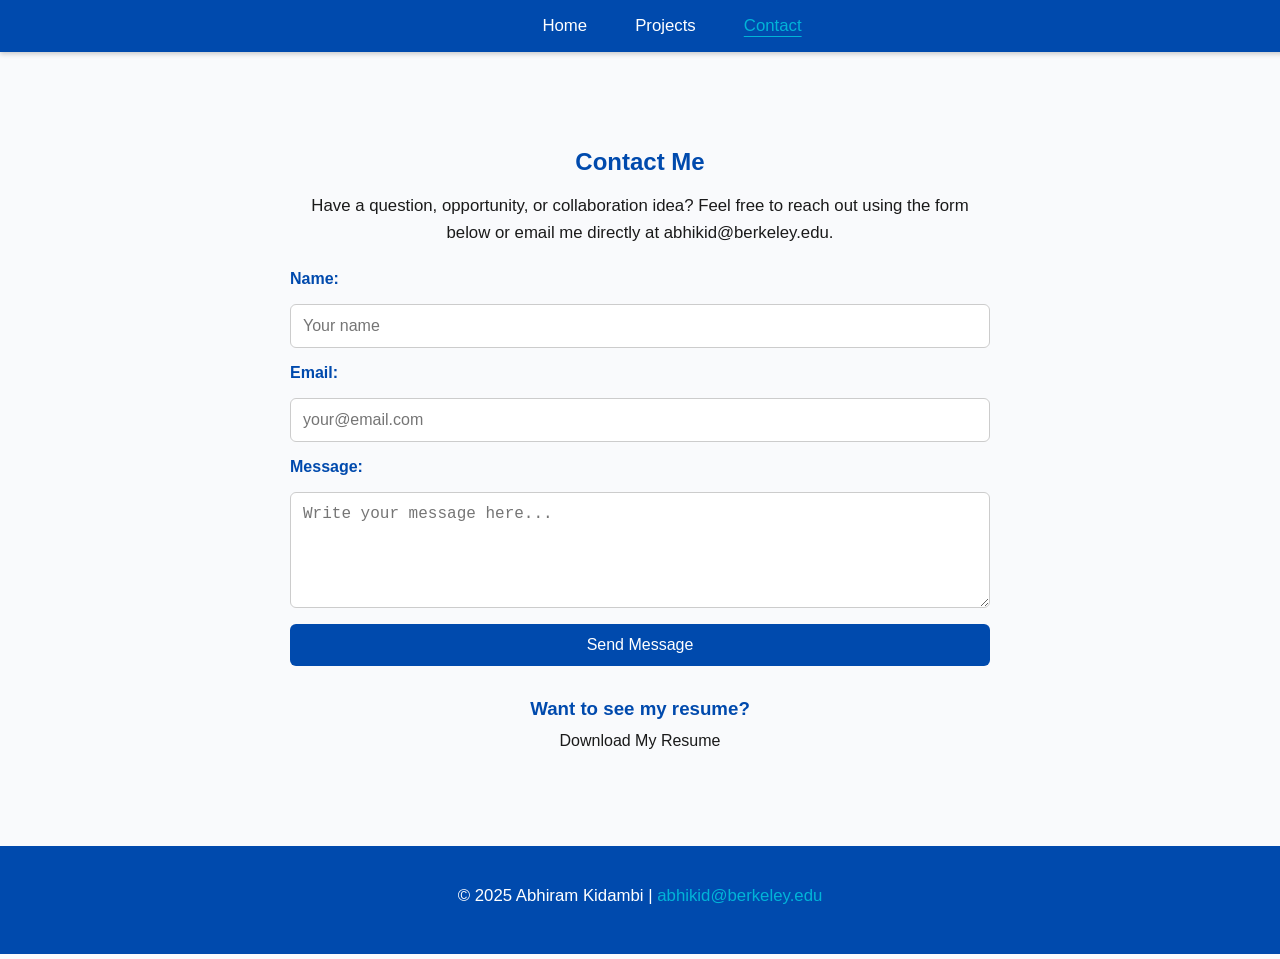
==== contact.html @ d65a4973 "Initial commit - Personal Website" ====
<!DOCTYPE html>
<html lang="en">
<head>
  <meta charset="UTF-8" />
  <meta name="viewport" content="width=device-width, initial-scale=1.0" />
  <meta name="description" content="Contact Abhiram Kidambi - Portfolio Website" />
  <title>Contact | Abhiram Kidambi</title>
  <link rel="stylesheet" href="style.css" />
  <script defer src="script.js"></script>
</head>

<body>
  <!-- Header and Navigation -->
  <header>
    <nav>
      <a href="index.html">Home</a>
      <a href="projects.html">Projects</a>
      <a href="contact.html" class="active">Contact</a>
    </nav>
  </header>

  <!-- Contact Section -->
  <section id="contact">
    <h2>Contact Me</h2>
    <p>
      Have a question, opportunity, or collaboration idea?  
      Feel free to reach out using the form below or email me directly at  
      <a href="mailto:abhikid@berkeley.edu">abhikid@berkeley.edu</a>.
    </p>

    <!-- Contact Form -->
    <form onsubmit="handleSubmit(event)">
      <label for="name">Name:</label>
      <input type="text" id="name" name="name" placeholder="Your name" required />

      <label for="email">Email:</label>
      <input type="email" id="email" name="email" placeholder="your@email.com" required />

      <label for="message">Message:</label>
      <textarea id="message" name="message" rows="5" placeholder="Write your message here..." required></textarea>

      <button type="submit">Send Message</button>
    </form>

    <!-- Resume Download -->
    <div class="resume-link">
      <h3>Want to see my resume?</h3>
      <a href="assets/Abhiram_Kidambi_Resume.pdf" download class="button">Download My Resume</a>
    </div>
  </section>

  <!-- Footer -->
  <footer>
    <p>© 2025 Abhiram Kidambi | <a href="mailto:abhikid@berkeley.edu">abhikid@berkeley.edu</a></p>
  </footer>
</body>
</html>
---- style.css ----
/* -------------------------------
   GLOBAL STYLES
---------------------------------*/
body {
  font-family: "Inter", Arial, sans-serif;
  margin: 0;
  padding: 0;
  background-color: #f9fafc;
  color: #1a1a1a;
  padding-top: 80px; /* space for fixed nav */
}

/* General links */
a {
  text-decoration: none;
  color: inherit;
}

/* Accent color highlight */
.highlight {
  color: #00b4d8;
}

/* -------------------------------
   NAVBAR (Fixed)
---------------------------------*/
header {
  background-color: #004aad;
  position: fixed;
  top: 0;
  left: 0;
  width: 100%;
  padding: 1rem 2rem;
  z-index: 1000;
  box-shadow: 0 2px 5px rgba(0, 0, 0, 0.2);
}

nav {
  display: flex;
  justify-content: center;
  align-items: center;
}

nav a {
  color: white;
  margin: 0 1.5rem;
  font-weight: 500;
  font-size: 1.05rem;
}

nav a.active,
nav a:hover {
  text-decoration: underline;
  text-underline-offset: 5px;
  color: #00b4d8;
}

/* -------------------------------
   INTRO SECTION
---------------------------------*/
#intro {
  text-align: center;
  padding: 3rem 1rem;
}

.intro-container {
  max-width: 800px;
  margin: auto;
}

.profile-pic {
  display: block;
  margin: 0 auto 1.5rem auto;
  width: 200px;
  height: 200px;
  object-fit: cover;
  border-radius: 50%;
  border: 4px solid #004aad;
}

/* Headings */
h1, h2, h3 {
  color: #004aad;
  font-weight: 700;
  margin-bottom: 0.75rem;
}

h1 {
  font-size: 2rem;
}

p {
  line-height: 1.6;
  margin-bottom: 1.5rem;
  font-size: 1.05rem;
}

/* Interests list and button layout fix */
#intro ul {
  display: block; /* ensure button sits below list */
  max-width: 700px;
  margin: 1rem auto 1.5rem;
  text-align: left;
  list-style-type: disc;
  padding-left: 1.25rem;
}

#intro .button {
  display: block;
  width: max-content;
  margin: 0.5rem auto 0;
  background-color: #004aad;
  color: white;
  padding: 0.75rem 1.25rem;
  border-radius: 8px;
  font-weight: 600;
  transition: all 0.2s ease-in-out;
}

#intro .button:hover {
  background-color: #00b4d8;
  transform: translateY(-2px);
}

/* -------------------------------
   SKILLS SECTION
---------------------------------*/
#skills {
  background-color: #eaf4ff;
  padding: 3rem 2rem;
  text-align: center;
}

#skills ul {
  list-style-type: none;
  padding: 0;
}

#skills li {
  margin: 0.5rem 0;
  font-size: 1.05rem;
}

/* -------------------------------
   PROJECTS SECTION
---------------------------------*/
#projects {
  padding: 3rem 2rem;
  text-align: center;
}

.project {
  margin-bottom: 2.5rem;
}

.project img {
  width: 100%;
  max-width: 600px;
  border-radius: 10px;
  margin-top: 1rem;
  box-shadow: 0 4px 10px rgba(0, 0, 0, 0.1);
}

/* -------------------------------
   CONTACT SECTION
---------------------------------*/
#contact {
  padding: 3rem 2rem;
  text-align: center;
  max-width: 700px;
  margin: auto;
}

form {
  display: flex;
  flex-direction: column;
  gap: 1rem;
  margin-top: 1.5rem;
}

label {
  font-weight: 600;
  color: #004aad;
  text-align: left;
}

input,
textarea {
  padding: 0.75rem;
  border: 1px solid #ccc;
  border-radius: 6px;
  font-size: 1rem;
}

button {
  background-color: #004aad;
  color: white;
  border: none;
  border-radius: 6px;
  padding: 0.75rem;
  font-size: 1rem;
  cursor: pointer;
  transition: background 0.2s ease-in-out;
}

button:hover {
  background-color: #00b4d8;
}

.resume-link {
  text-align: center;
  margin-top: 2rem;
}

/* -------------------------------
   FOOTER
---------------------------------*/
footer {
  background-color: #004aad;
  color: white;
  text-align: center;
  padding: 1.25rem;
  margin-top: 3rem;
  font-size: 0.95rem;
}

footer a {
  color: #00b4d8;
  text-decoration: none;
}

footer a:hover {
  text-decoration: underline;
}

/* -------------------------------
   RESPONSIVE DESIGN
---------------------------------*/
@media (max-width: 768px) {
  nav {
    flex-direction: column;
    gap: 0.5rem;
  }

  nav a {
    font-size: 1rem;
  }

  .profile-pic {
    width: 160px;
    height: 160px;
  }

  h1 {
    font-size: 1.7rem;
  }

  #skills, #projects, #contact {
    padding: 2rem 1rem;
  }

  #intro ul {
    text-align: left;
    padding-left: 1.5rem;
  }
}
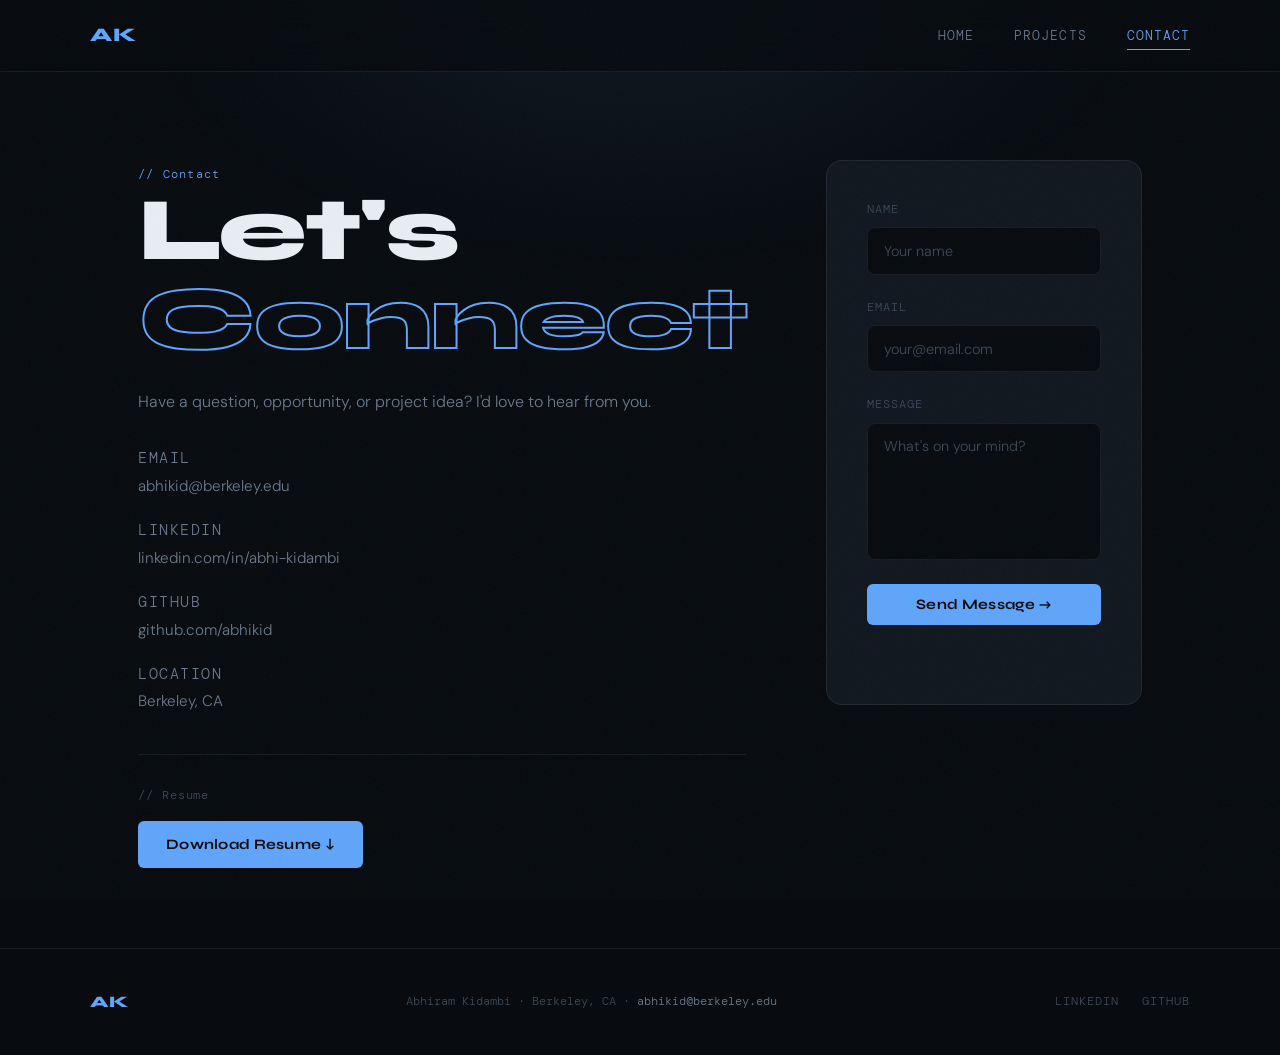
==== commit 15cf7a55: "redesigned" ====
--- a/contact.html
+++ b/contact.html
@@ -3,55 +3,86 @@
 <head>
   <meta charset="UTF-8" />
   <meta name="viewport" content="width=device-width, initial-scale=1.0" />
-  <meta name="description" content="Contact Abhiram Kidambi - Portfolio Website" />
   <title>Contact | Abhiram Kidambi</title>
+  <link rel="preconnect" href="https://fonts.googleapis.com">
+  <link href="https://fonts.googleapis.com/css2?family=Syne:wght@400;600;700;800&family=DM+Mono:ital,wght@0,300;0,400;1,300&family=DM+Sans:opsz,wght@9..40,300;9..40,400;9..40,500&display=swap" rel="stylesheet">
   <link rel="stylesheet" href="style.css" />
   <script defer src="script.js"></script>
 </head>
+<body>
+  <div class="grain"></div>
+  <div class="ambient-glow"></div>
 
-<body>
-  <!-- Header and Navigation -->
   <header>
     <nav>
-      <a href="index.html">Home</a>
-      <a href="projects.html">Projects</a>
-      <a href="contact.html" class="active">Contact</a>
+      <a href="index.html" class="nav-logo">AK</a>
+      <div class="nav-links">
+        <a href="index.html">Home</a>
+        <a href="projects.html">Projects</a>
+        <a href="contact.html" class="active">Contact</a>
+      </div>
     </nav>
   </header>
 
-  <!-- Contact Section -->
-  <section id="contact">
-    <h2>Contact Me</h2>
-    <p>
-      Have a question, opportunity, or collaboration idea?  
-      Feel free to reach out using the form below or email me directly at  
-      <a href="mailto:abhikid@berkeley.edu">abhikid@berkeley.edu</a>.
-    </p>
-
-    <!-- Contact Form -->
-    <form onsubmit="handleSubmit(event)">
-      <label for="name">Name:</label>
-      <input type="text" id="name" name="name" placeholder="Your name" required />
-
-      <label for="email">Email:</label>
-      <input type="email" id="email" name="email" placeholder="your@email.com" required />
-
-      <label for="message">Message:</label>
-      <textarea id="message" name="message" rows="5" placeholder="Write your message here..." required></textarea>
-
-      <button type="submit">Send Message</button>
-    </form>
-
-    <!-- Resume Download -->
-    <div class="resume-link">
-      <h3>Want to see my resume?</h3>
-      <a href="assets/Abhiram_Kidambi_Resume.pdf" download class="button">Download My Resume</a>
+  <section id="contact-page">
+    <div class="section-inner contact-layout">
+      <div class="contact-left">
+        <span class="section-tag">// Contact</span>
+        <h1>Let's<br><span class="outline-text">Connect</span></h1>
+        <p class="page-sub">Have a question, opportunity, or project idea? I'd love to hear from you.</p>
+        <div class="contact-direct">
+          <div class="contact-item">
+            <span class="contact-label">Email</span>
+            <a href="mailto:abhikid@berkeley.edu">abhikid@berkeley.edu</a>
+          </div>
+          <div class="contact-item">
+            <span class="contact-label">LinkedIn</span>
+            <a href="https://linkedin.com/in/abhi-kidambi" target="_blank">linkedin.com/in/abhi-kidambi</a>
+          </div>
+          <div class="contact-item">
+            <span class="contact-label">GitHub</span>
+            <a href="https://github.com/abhikid" target="_blank">github.com/abhikid</a>
+          </div>
+          <div class="contact-item">
+            <span class="contact-label">Location</span>
+            <span>Berkeley, CA</span>
+          </div>
+        </div>
+        <div class="resume-section">
+          <p class="resume-label">// Resume</p>
+          <a href="assets/Abhiram_Kidambi_Resume.pdf" download class="btn-primary">Download Resume ↓</a>
+        </div>
+      </div>
+      <div class="contact-right">
+        <form class="contact-form" onsubmit="handleSubmit(event)">
+          <div class="form-group">
+            <label for="name">Name</label>
+            <input type="text" id="name" name="name" placeholder="Your name" required />
+          </div>
+          <div class="form-group">
+            <label for="email">Email</label>
+            <input type="email" id="email" name="email" placeholder="your@email.com" required />
+          </div>
+          <div class="form-group">
+            <label for="message">Message</label>
+            <textarea id="message" name="message" rows="6" placeholder="What's on your mind?" required></textarea>
+          </div>
+          <button type="submit" class="btn-primary full-width">Send Message →</button>
+          <div id="form-status"></div>
+        </form>
+      </div>
     </div>
   </section>
 
-  <!-- Footer -->
   <footer>
-    <p>© 2025 Abhiram Kidambi | <a href="mailto:abhikid@berkeley.edu">abhikid@berkeley.edu</a></p>
+    <div class="footer-inner">
+      <span class="footer-logo">AK</span>
+      <p>Abhiram Kidambi · Berkeley, CA · <a href="mailto:abhikid@berkeley.edu">abhikid@berkeley.edu</a></p>
+      <div class="footer-links">
+        <a href="https://linkedin.com/in/abhi-kidambi" target="_blank">LinkedIn</a>
+        <a href="https://github.com/abhikid" target="_blank">GitHub</a>
+      </div>
+    </div>
   </footer>
 </body>
 </html>
--- a/style.css
+++ b/style.css
@@ -1,266 +1,925 @@
-/* -------------------------------
-   GLOBAL STYLES
----------------------------------*/
+/* =====================================
+   DESIGN SYSTEM
+===================================== */
+:root {
+  --bg: #080c10;
+  --bg2: #0d1117;
+  --surface: #111820;
+  --surface2: #161e28;
+  --border: rgba(255,255,255,0.07);
+  --border-accent: rgba(96,165,250,0.25);
+  --text: #e8edf2;
+  --text-muted: #6b7a8d;
+  --text-dim: #3d4a5a;
+  --accent: #60a5fa;
+  --accent2: #38bdf8;
+  --accent-green: #34d399;
+  --accent-amber: #fbbf24;
+  --accent-rose: #f87171;
+  --font-display: 'Syne', sans-serif;
+  --font-mono: 'DM Mono', monospace;
+  --font-body: 'DM Sans', sans-serif;
+}
+
+/* =====================================
+   RESET & BASE
+===================================== */
+*, *::before, *::after { box-sizing: border-box; margin: 0; padding: 0; }
+
+html { scroll-behavior: smooth; }
+
 body {
-  font-family: "Inter", Arial, sans-serif;
-  margin: 0;
-  padding: 0;
-  background-color: #f9fafc;
-  color: #1a1a1a;
-  padding-top: 80px; /* space for fixed nav */
-}
-
-/* General links */
-a {
-  text-decoration: none;
-  color: inherit;
-}
-
-/* Accent color highlight */
-.highlight {
-  color: #00b4d8;
-}
-
-/* -------------------------------
-   NAVBAR (Fixed)
----------------------------------*/
+  font-family: var(--font-body);
+  background-color: var(--bg);
+  color: var(--text);
+  line-height: 1.6;
+  font-weight: 300;
+  overflow-x: hidden;
+}
+
+a { text-decoration: none; color: inherit; }
+
+/* =====================================
+   TEXTURE & AMBIENCE
+===================================== */
+.grain {
+  position: fixed;
+  inset: 0;
+  pointer-events: none;
+  z-index: 9999;
+  opacity: 0.025;
+  background-image: url("data:image/svg+xml,%3Csvg viewBox='0 0 512 512' xmlns='http://www.w3.org/2000/svg'%3E%3Cfilter id='noise'%3E%3CfeTurbulence type='fractalNoise' baseFrequency='0.9' numOctaves='4' stitchTiles='stitch'/%3E%3C/filter%3E%3Crect width='100%25' height='100%25' filter='url(%23noise)'/%3E%3C/svg%3E");
+}
+
+.ambient-glow {
+  position: fixed;
+  top: -30vh;
+  left: 50%;
+  transform: translateX(-50%);
+  width: 80vw;
+  height: 60vh;
+  background: radial-gradient(ellipse, rgba(96,165,250,0.08) 0%, transparent 70%);
+  pointer-events: none;
+  z-index: 0;
+}
+
+/* =====================================
+   NAV
+===================================== */
 header {
-  background-color: #004aad;
   position: fixed;
   top: 0;
   left: 0;
+  right: 0;
+  z-index: 1000;
+  padding: 1.25rem 3rem;
+  background: rgba(8, 12, 16, 0.8);
+  backdrop-filter: blur(16px);
+  border-bottom: 1px solid var(--border);
+}
+
+nav {
+  display: flex;
+  justify-content: space-between;
+  align-items: center;
+  max-width: 1100px;
+  margin: 0 auto;
+}
+
+.nav-logo {
+  font-family: var(--font-display);
+  font-weight: 800;
+  font-size: 1.2rem;
+  color: var(--accent);
+  letter-spacing: 0.05em;
+  cursor: default;
+}
+
+a.nav-logo { cursor: pointer; }
+
+.nav-links { display: flex; gap: 2.5rem; }
+
+.nav-links a {
+  font-family: var(--font-mono);
+  font-size: 0.82rem;
+  color: var(--text-muted);
+  letter-spacing: 0.08em;
+  text-transform: uppercase;
+  transition: color 0.2s;
+}
+
+.nav-links a:hover,
+.nav-links a.active { color: var(--accent); }
+
+.nav-links a.active {
+  position: relative;
+}
+.nav-links a.active::after {
+  content: '';
+  position: absolute;
+  bottom: -4px;
+  left: 0;
+  right: 0;
+  height: 1px;
+  background: var(--accent);
+}
+
+/* =====================================
+   HERO SECTION
+===================================== */
+#hero {
+  min-height: 100vh;
+  display: flex;
+  align-items: center;
+  padding: 8rem 3rem 5rem;
+  position: relative;
+}
+
+.hero-inner {
+  max-width: 1100px;
+  margin: 0 auto;
   width: 100%;
-  padding: 1rem 2rem;
-  z-index: 1000;
-  box-shadow: 0 2px 5px rgba(0, 0, 0, 0.2);
-}
-
-nav {
-  display: flex;
-  justify-content: center;
+  display: grid;
+  grid-template-columns: 1fr 380px;
+  gap: 5rem;
   align-items: center;
 }
 
-nav a {
-  color: white;
-  margin: 0 1.5rem;
-  font-weight: 500;
+.eyebrow {
+  font-family: var(--font-mono);
+  font-size: 0.78rem;
+  color: var(--accent);
+  letter-spacing: 0.12em;
+  text-transform: uppercase;
+  display: flex;
+  align-items: center;
+  gap: 0.5rem;
+  margin-bottom: 1.5rem;
+  opacity: 0;
+  animation: fadeUp 0.7s 0.1s forwards;
+}
+
+.dot {
+  width: 6px;
+  height: 6px;
+  border-radius: 50%;
+  background: var(--accent-green);
+  box-shadow: 0 0 8px var(--accent-green);
+  animation: pulse 2s infinite;
+}
+
+@keyframes pulse {
+  0%, 100% { opacity: 1; transform: scale(1); }
+  50% { opacity: 0.5; transform: scale(0.8); }
+}
+
+h1 {
+  font-family: var(--font-display);
+  font-size: clamp(3.5rem, 7vw, 6rem);
+  font-weight: 800;
+  line-height: 1;
+  letter-spacing: -0.02em;
+  margin-bottom: 1.5rem;
+  opacity: 0;
+  animation: fadeUp 0.7s 0.2s forwards;
+}
+
+.outline-text {
+  -webkit-text-stroke: 2px var(--accent);
+  color: transparent;
+}
+
+.hero-sub {
   font-size: 1.05rem;
-}
-
-nav a.active,
-nav a:hover {
-  text-decoration: underline;
-  text-underline-offset: 5px;
-  color: #00b4d8;
-}
-
-/* -------------------------------
-   INTRO SECTION
----------------------------------*/
-#intro {
-  text-align: center;
-  padding: 3rem 1rem;
-}
-
-.intro-container {
-  max-width: 800px;
-  margin: auto;
+  color: var(--text-muted);
+  max-width: 500px;
+  line-height: 1.7;
+  margin-bottom: 2.5rem;
+  opacity: 0;
+  animation: fadeUp 0.7s 0.3s forwards;
+}
+
+.hero-cta {
+  display: flex;
+  gap: 1rem;
+  margin-bottom: 2rem;
+  opacity: 0;
+  animation: fadeUp 0.7s 0.4s forwards;
+}
+
+.btn-primary {
+  display: inline-block;
+  padding: 0.75rem 1.75rem;
+  background: var(--accent);
+  color: var(--bg);
+  font-family: var(--font-display);
+  font-weight: 700;
+  font-size: 0.9rem;
+  border-radius: 6px;
+  transition: all 0.2s;
+  border: none;
+  cursor: pointer;
+  letter-spacing: 0.02em;
+}
+.btn-primary:hover {
+  background: var(--accent2);
+  transform: translateY(-2px);
+  box-shadow: 0 8px 24px rgba(96,165,250,0.3);
+}
+.btn-primary.full-width { width: 100%; text-align: center; }
+
+.btn-ghost {
+  display: inline-block;
+  padding: 0.75rem 1.75rem;
+  background: transparent;
+  color: var(--text-muted);
+  font-family: var(--font-display);
+  font-weight: 600;
+  font-size: 0.9rem;
+  border-radius: 6px;
+  border: 1px solid var(--border);
+  transition: all 0.2s;
+}
+.btn-ghost:hover {
+  border-color: var(--accent);
+  color: var(--accent);
+  transform: translateY(-2px);
+}
+
+.hero-links {
+  display: flex;
+  gap: 1.5rem;
+  opacity: 0;
+  animation: fadeUp 0.7s 0.5s forwards;
+}
+.hero-links a {
+  font-family: var(--font-mono);
+  font-size: 0.78rem;
+  color: var(--text-dim);
+  letter-spacing: 0.06em;
+  text-transform: uppercase;
+  transition: color 0.2s;
+  position: relative;
+}
+.hero-links a::after {
+  content: '';
+  position: absolute;
+  bottom: -2px;
+  left: 0;
+  right: 0;
+  height: 1px;
+  background: var(--accent);
+  transform: scaleX(0);
+  transition: transform 0.2s;
+}
+.hero-links a:hover { color: var(--accent); }
+.hero-links a:hover::after { transform: scaleX(1); }
+
+/* Profile */
+.hero-right {
+  display: flex;
+  flex-direction: column;
+  align-items: center;
+  gap: 1.5rem;
+  opacity: 0;
+  animation: fadeIn 0.9s 0.4s forwards;
+}
+
+.profile-wrapper {
+  position: relative;
+  width: 220px;
+  height: 220px;
 }
 
 .profile-pic {
-  display: block;
-  margin: 0 auto 1.5rem auto;
-  width: 200px;
-  height: 200px;
+  width: 220px;
+  height: 220px;
   object-fit: cover;
   border-radius: 50%;
-  border: 4px solid #004aad;
-}
-
-/* Headings */
-h1, h2, h3 {
-  color: #004aad;
+  border: 2px solid var(--border-accent);
+  position: relative;
+  z-index: 1;
+  filter: grayscale(15%);
+}
+
+.profile-ring {
+  position: absolute;
+  inset: -8px;
+  border-radius: 50%;
+  border: 1px dashed rgba(96,165,250,0.3);
+  animation: spin 20s linear infinite;
+}
+.profile-ring::before {
+  content: '';
+  position: absolute;
+  top: -3px;
+  left: 50%;
+  width: 6px;
+  height: 6px;
+  background: var(--accent);
+  border-radius: 50%;
+  transform: translateX(-50%);
+}
+
+@keyframes spin { from { transform: rotate(0deg); } to { transform: rotate(360deg); } }
+
+.stat-cards {
+  display: flex;
+  gap: 1rem;
+  width: 100%;
+}
+
+.stat {
+  flex: 1;
+  background: var(--surface);
+  border: 1px solid var(--border);
+  border-radius: 10px;
+  padding: 1rem;
+  text-align: center;
+  transition: border-color 0.2s;
+}
+.stat:hover { border-color: var(--border-accent); }
+
+.stat-num {
+  display: block;
+  font-family: var(--font-display);
+  font-weight: 800;
+  font-size: 1.5rem;
+  color: var(--accent);
+}
+.stat-label {
+  font-family: var(--font-mono);
+  font-size: 0.68rem;
+  color: var(--text-muted);
+  text-transform: uppercase;
+  letter-spacing: 0.08em;
+}
+
+/* =====================================
+   SECTIONS (SHARED)
+===================================== */
+section { position: relative; z-index: 1; }
+
+.section-inner {
+  max-width: 1100px;
+  margin: 0 auto;
+  padding: 6rem 3rem;
+}
+
+.section-header {
+  display: flex;
+  align-items: baseline;
+  gap: 1.5rem;
+  margin-bottom: 3.5rem;
+  padding-bottom: 1.5rem;
+  border-bottom: 1px solid var(--border);
+}
+
+.section-tag {
+  font-family: var(--font-mono);
+  font-size: 0.78rem;
+  color: var(--accent);
+  letter-spacing: 0.1em;
+}
+
+.section-header h2 {
+  font-family: var(--font-display);
+  font-size: 2.2rem;
+  font-weight: 800;
+  letter-spacing: -0.02em;
+  color: var(--text);
+}
+
+/* =====================================
+   TIMELINE
+===================================== */
+.timeline {
+  display: flex;
+  flex-direction: column;
+  gap: 0;
+  position: relative;
+}
+
+.timeline::before {
+  content: '';
+  position: absolute;
+  left: 140px;
+  top: 0;
+  bottom: 0;
+  width: 1px;
+  background: var(--border);
+}
+
+.timeline-item {
+  display: grid;
+  grid-template-columns: 140px 1fr;
+  gap: 0 2.5rem;
+  padding: 2rem 0;
+  border-bottom: 1px solid var(--border);
+  transition: background 0.2s;
+}
+.timeline-item:last-child { border-bottom: none; }
+
+.timeline-meta {
+  display: flex;
+  flex-direction: column;
+  gap: 0.5rem;
+  padding-top: 0.2rem;
+  align-items: flex-end;
+  padding-right: 2rem;
+}
+
+.tl-date {
+  font-family: var(--font-mono);
+  font-size: 0.72rem;
+  color: var(--text-dim);
+  text-align: right;
+  line-height: 1.4;
+}
+
+.tl-type {
+  font-family: var(--font-mono);
+  font-size: 0.65rem;
+  padding: 0.2rem 0.5rem;
+  border-radius: 3px;
+  text-transform: uppercase;
+  letter-spacing: 0.08em;
+  font-weight: 400;
+}
+.tl-type.research { background: rgba(96,165,250,0.12); color: var(--accent); border: 1px solid rgba(96,165,250,0.2); }
+.tl-type.engineering { background: rgba(52,211,153,0.1); color: var(--accent-green); border: 1px solid rgba(52,211,153,0.2); }
+.tl-type.founder { background: rgba(251,191,36,0.1); color: var(--accent-amber); border: 1px solid rgba(251,191,36,0.2); }
+
+.timeline-content {
+  padding-left: 2.5rem;
+  position: relative;
+}
+.timeline-content::before {
+  content: '';
+  position: absolute;
+  left: -0.5rem;
+  top: 0.55rem;
+  width: 7px;
+  height: 7px;
+  border-radius: 50%;
+  background: var(--surface2);
+  border: 1px solid var(--border-accent);
+}
+
+.timeline-content h3 {
+  font-family: var(--font-display);
+  font-size: 1.15rem;
   font-weight: 700;
+  color: var(--text);
+  margin-bottom: 0.2rem;
+}
+.tl-org {
+  font-family: var(--font-mono);
+  font-size: 0.78rem;
+  color: var(--accent);
   margin-bottom: 0.75rem;
 }
-
-h1 {
-  font-size: 2rem;
-}
-
-p {
+.tl-desc {
+  font-size: 0.9rem;
+  color: var(--text-muted);
+  line-height: 1.65;
+  margin-bottom: 1rem;
+}
+.tl-desc strong { color: var(--accent-green); font-weight: 500; }
+
+.tl-tags {
+  display: flex;
+  flex-wrap: wrap;
+  gap: 0.4rem;
+}
+.tl-tags span {
+  font-family: var(--font-mono);
+  font-size: 0.68rem;
+  color: var(--text-dim);
+  background: var(--surface);
+  border: 1px solid var(--border);
+  padding: 0.2rem 0.6rem;
+  border-radius: 3px;
+  letter-spacing: 0.04em;
+}
+
+/* =====================================
+   SKILLS
+===================================== */
+#skills { background: var(--bg2); }
+#skills .section-inner { border-top: 1px solid var(--border); border-bottom: 1px solid var(--border); }
+
+.skills-grid {
+  display: grid;
+  grid-template-columns: repeat(2, 1fr);
+  gap: 2rem;
+}
+
+.skill-group {
+  background: var(--surface);
+  border: 1px solid var(--border);
+  border-radius: 12px;
+  padding: 1.5rem;
+  transition: border-color 0.2s;
+}
+.skill-group:hover { border-color: var(--border-accent); }
+
+.skill-group h4 {
+  font-family: var(--font-mono);
+  font-size: 0.72rem;
+  color: var(--text-dim);
+  text-transform: uppercase;
+  letter-spacing: 0.1em;
+  margin-bottom: 1rem;
+}
+
+.skill-pills {
+  display: flex;
+  flex-wrap: wrap;
+  gap: 0.5rem;
+}
+
+.skill-pills span {
+  font-family: var(--font-body);
+  font-size: 0.82rem;
+  color: var(--text-muted);
+  background: var(--surface2);
+  border: 1px solid var(--border);
+  padding: 0.3rem 0.75rem;
+  border-radius: 100px;
+  transition: all 0.15s;
+}
+.skill-pills span:hover {
+  color: var(--accent);
+  border-color: var(--border-accent);
+  background: rgba(96,165,250,0.06);
+}
+
+/* =====================================
+   AWARDS
+===================================== */
+.awards-row {
+  display: grid;
+  grid-template-columns: repeat(4, 1fr);
+  gap: 1rem;
+}
+
+.award-card {
+  background: var(--surface);
+  border: 1px solid var(--border);
+  border-radius: 12px;
+  padding: 1.75rem 1.5rem;
+  display: flex;
+  flex-direction: column;
+  gap: 0.5rem;
+  transition: all 0.2s;
+}
+.award-card:hover {
+  border-color: var(--border-accent);
+  transform: translateY(-2px);
+}
+
+.award-icon { font-size: 1.75rem; margin-bottom: 0.25rem; }
+
+.award-card p {
+  font-size: 0.88rem;
+  color: var(--text-muted);
+  line-height: 1.4;
+}
+
+.award-place {
+  font-family: var(--font-mono);
+  font-size: 0.72rem;
+  color: var(--accent);
+  text-transform: uppercase;
+  letter-spacing: 0.06em;
+}
+
+/* =====================================
+   PROJECTS PAGE
+===================================== */
+#projects-page { padding-top: 80px; }
+
+.page-hero {
+  padding: 5rem 0 4rem;
+}
+.page-hero h1 {
+  font-family: var(--font-display);
+  font-size: clamp(3rem, 6vw, 5rem);
+  font-weight: 800;
+  letter-spacing: -0.02em;
+  margin: 0.5rem 0 1rem;
+  opacity: 1;
+  animation: none;
+}
+.page-sub {
+  font-size: 1rem;
+  color: var(--text-muted);
+  max-width: 520px;
+}
+
+.projects-grid {
+  display: grid;
+  grid-template-columns: repeat(2, 1fr);
+  gap: 1.5rem;
+}
+
+.project-card.featured {
+  grid-column: span 2;
+  display: grid;
+  grid-template-columns: 1fr 1fr;
+}
+
+.project-card {
+  background: var(--surface);
+  border: 1px solid var(--border);
+  border-radius: 14px;
+  overflow: hidden;
+  transition: all 0.25s;
+}
+.project-card:hover {
+  border-color: var(--border-accent);
+  transform: translateY(-3px);
+  box-shadow: 0 16px 40px rgba(0,0,0,0.3);
+}
+
+.project-img-wrap {
+  position: relative;
+  overflow: hidden;
+  aspect-ratio: 16/9;
+}
+.project-card.featured .project-img-wrap {
+  aspect-ratio: auto;
+  height: 100%;
+}
+
+.project-img-wrap img {
+  width: 100%;
+  height: 100%;
+  object-fit: cover;
+  transition: transform 0.4s;
+  filter: brightness(0.85) saturate(0.9);
+}
+.project-card:hover .project-img-wrap img { transform: scale(1.04); }
+
+.project-overlay {
+  position: absolute;
+  top: 1rem;
+  right: 1rem;
+}
+
+.proj-lang {
+  font-family: var(--font-mono);
+  font-size: 0.68rem;
+  background: rgba(8,12,16,0.85);
+  border: 1px solid var(--border);
+  color: var(--accent);
+  padding: 0.25rem 0.6rem;
+  border-radius: 4px;
+  letter-spacing: 0.06em;
+  text-transform: uppercase;
+  backdrop-filter: blur(4px);
+}
+
+.project-info {
+  padding: 1.5rem;
+}
+
+.proj-header {
+  display: flex;
+  justify-content: space-between;
+  align-items: baseline;
+  margin-bottom: 0.5rem;
+}
+
+.proj-header h3 {
+  font-family: var(--font-display);
+  font-size: 1.1rem;
+  font-weight: 700;
+  color: var(--text);
+}
+
+.proj-year {
+  font-family: var(--font-mono);
+  font-size: 0.72rem;
+  color: var(--text-dim);
+}
+
+.project-info p {
+  font-size: 0.88rem;
+  color: var(--text-muted);
   line-height: 1.6;
-  margin-bottom: 1.5rem;
-  font-size: 1.05rem;
-}
-
-/* Interests list and button layout fix */
-#intro ul {
-  display: block; /* ensure button sits below list */
-  max-width: 700px;
-  margin: 1rem auto 1.5rem;
-  text-align: left;
-  list-style-type: disc;
-  padding-left: 1.25rem;
-}
-
-#intro .button {
-  display: block;
-  width: max-content;
-  margin: 0.5rem auto 0;
-  background-color: #004aad;
-  color: white;
-  padding: 0.75rem 1.25rem;
+  margin-bottom: 1rem;
+}
+
+/* =====================================
+   CONTACT PAGE
+===================================== */
+#contact-page {
+  padding-top: 80px;
+  min-height: 100vh;
+  display: flex;
+  align-items: center;
+}
+
+.contact-layout {
+  display: grid;
+  grid-template-columns: 1fr 1fr;
+  gap: 5rem;
+  align-items: start;
+  padding-top: 5rem;
+  padding-bottom: 5rem;
+}
+
+.contact-left .page-hero,
+.contact-left h1 {
+  padding-top: 0;
+}
+
+.contact-direct {
+  margin-top: 2rem;
+  display: flex;
+  flex-direction: column;
+  gap: 1.25rem;
+}
+
+.contact-item {
+  display: flex;
+  flex-direction: column;
+  gap: 0.2rem;
+}
+.contact-label {
+  font-family: var(--font-mono);
+  font-size: 0.68rem;
+  color: var(--text-dim);
+  text-transform: uppercase;
+  letter-spacing: 0.1em;
+}
+.contact-item a, .contact-item span {
+  font-size: 0.95rem;
+  color: var(--text-muted);
+  transition: color 0.2s;
+}
+.contact-item a:hover { color: var(--accent); }
+
+.resume-section {
+  margin-top: 2.5rem;
+  padding-top: 2rem;
+  border-top: 1px solid var(--border);
+}
+.resume-label {
+  font-family: var(--font-mono);
+  font-size: 0.72rem;
+  color: var(--text-dim);
+  letter-spacing: 0.08em;
+  margin-bottom: 1rem !important;
+}
+
+.contact-form {
+  background: var(--surface);
+  border: 1px solid var(--border);
+  border-radius: 16px;
+  padding: 2.5rem;
+  display: flex;
+  flex-direction: column;
+  gap: 1.5rem;
+}
+
+.form-group {
+  display: flex;
+  flex-direction: column;
+  gap: 0.5rem;
+}
+
+.form-group label {
+  font-family: var(--font-mono);
+  font-size: 0.72rem;
+  color: var(--text-dim);
+  text-transform: uppercase;
+  letter-spacing: 0.08em;
+}
+
+.contact-form input,
+.contact-form textarea {
+  background: var(--bg);
+  border: 1px solid var(--border);
   border-radius: 8px;
-  font-weight: 600;
-  transition: all 0.2s ease-in-out;
-}
-
-#intro .button:hover {
-  background-color: #00b4d8;
-  transform: translateY(-2px);
-}
-
-/* -------------------------------
-   SKILLS SECTION
----------------------------------*/
-#skills {
-  background-color: #eaf4ff;
-  padding: 3rem 2rem;
+  color: var(--text);
+  font-family: var(--font-body);
+  font-size: 0.9rem;
+  padding: 0.85rem 1rem;
+  transition: border-color 0.2s;
+  resize: none;
+  font-weight: 300;
+}
+.contact-form input::placeholder,
+.contact-form textarea::placeholder { color: var(--text-dim); }
+.contact-form input:focus,
+.contact-form textarea:focus {
+  outline: none;
+  border-color: var(--border-accent);
+}
+
+#form-status {
+  font-family: var(--font-mono);
+  font-size: 0.78rem;
+  color: var(--accent-green);
   text-align: center;
-}
-
-#skills ul {
-  list-style-type: none;
-  padding: 0;
-}
-
-#skills li {
-  margin: 0.5rem 0;
-  font-size: 1.05rem;
-}
-
-/* -------------------------------
-   PROJECTS SECTION
----------------------------------*/
-#projects {
-  padding: 3rem 2rem;
-  text-align: center;
-}
-
-.project {
-  margin-bottom: 2.5rem;
-}
-
-.project img {
-  width: 100%;
-  max-width: 600px;
-  border-radius: 10px;
-  margin-top: 1rem;
-  box-shadow: 0 4px 10px rgba(0, 0, 0, 0.1);
-}
-
-/* -------------------------------
-   CONTACT SECTION
----------------------------------*/
-#contact {
-  padding: 3rem 2rem;
-  text-align: center;
-  max-width: 700px;
-  margin: auto;
-}
-
-form {
-  display: flex;
-  flex-direction: column;
+  min-height: 1.2em;
+}
+
+/* =====================================
+   FOOTER
+===================================== */
+footer {
+  border-top: 1px solid var(--border);
+  padding: 2.5rem 3rem;
+}
+
+.footer-inner {
+  max-width: 1100px;
+  margin: 0 auto;
+  display: flex;
+  align-items: center;
+  justify-content: space-between;
   gap: 1rem;
-  margin-top: 1.5rem;
-}
-
-label {
-  font-weight: 600;
-  color: #004aad;
-  text-align: left;
-}
-
-input,
-textarea {
-  padding: 0.75rem;
-  border: 1px solid #ccc;
-  border-radius: 6px;
+}
+
+.footer-logo {
+  font-family: var(--font-display);
+  font-weight: 800;
   font-size: 1rem;
-}
-
-button {
-  background-color: #004aad;
-  color: white;
-  border: none;
-  border-radius: 6px;
-  padding: 0.75rem;
-  font-size: 1rem;
-  cursor: pointer;
-  transition: background 0.2s ease-in-out;
-}
-
-button:hover {
-  background-color: #00b4d8;
-}
-
-.resume-link {
-  text-align: center;
-  margin-top: 2rem;
-}
-
-/* -------------------------------
-   FOOTER
----------------------------------*/
-footer {
-  background-color: #004aad;
-  color: white;
-  text-align: center;
-  padding: 1.25rem;
-  margin-top: 3rem;
-  font-size: 0.95rem;
-}
-
-footer a {
-  color: #00b4d8;
-  text-decoration: none;
-}
-
-footer a:hover {
-  text-decoration: underline;
-}
-
-/* -------------------------------
-   RESPONSIVE DESIGN
----------------------------------*/
-@media (max-width: 768px) {
-  nav {
-    flex-direction: column;
-    gap: 0.5rem;
+  color: var(--accent);
+}
+
+.footer-inner p {
+  font-family: var(--font-mono);
+  font-size: 0.75rem;
+  color: var(--text-dim);
+}
+.footer-inner p a { color: var(--text-muted); transition: color 0.2s; }
+.footer-inner p a:hover { color: var(--accent); }
+
+.footer-links {
+  display: flex;
+  gap: 1.5rem;
+}
+.footer-links a {
+  font-family: var(--font-mono);
+  font-size: 0.72rem;
+  color: var(--text-dim);
+  text-transform: uppercase;
+  letter-spacing: 0.08em;
+  transition: color 0.2s;
+}
+.footer-links a:hover { color: var(--accent); }
+
+/* =====================================
+   ANIMATIONS
+===================================== */
+@keyframes fadeUp {
+  from { opacity: 0; transform: translateY(20px); }
+  to { opacity: 1; transform: translateY(0); }
+}
+@keyframes fadeIn {
+  from { opacity: 0; }
+  to { opacity: 1; }
+}
+
+/* =====================================
+   RESPONSIVE
+===================================== */
+@media (max-width: 900px) {
+  .hero-inner {
+    grid-template-columns: 1fr;
+    gap: 3rem;
+    text-align: center;
   }
-
-  nav a {
-    font-size: 1rem;
-  }
-
-  .profile-pic {
-    width: 160px;
-    height: 160px;
-  }
-
-  h1 {
-    font-size: 1.7rem;
-  }
-
-  #skills, #projects, #contact {
-    padding: 2rem 1rem;
-  }
-
-  #intro ul {
-    text-align: left;
-    padding-left: 1.5rem;
-  }
-}
+  .hero-sub { margin: 0 auto 2.5rem; }
+  .hero-cta { justify-content: center; }
+  .hero-links { justify-content: center; }
+  .eyebrow { justify-content: center; }
+  .hero-right { flex-direction: row; flex-wrap: wrap; justify-content: center; }
+
+  .timeline::before { display: none; }
+  .timeline-item { grid-template-columns: 1fr; gap: 0.5rem; }
+  .timeline-meta { flex-direction: row; align-items: center; padding-right: 0; }
+  .timeline-content { padding-left: 0; }
+  .timeline-content::before { display: none; }
+
+  .skills-grid { grid-template-columns: 1fr; }
+  .awards-row { grid-template-columns: repeat(2, 1fr); }
+  .projects-grid { grid-template-columns: 1fr; }
+  .project-card.featured { grid-column: span 1; grid-template-columns: 1fr; }
+  .contact-layout { grid-template-columns: 1fr; gap: 3rem; }
+
+  header { padding: 1rem 1.5rem; }
+  .section-inner { padding: 4rem 1.5rem; }
+  footer { padding: 2rem 1.5rem; }
+  .footer-inner { flex-direction: column; text-align: center; }
+}
+
+@media (max-width: 600px) {
+  .awards-row { grid-template-columns: 1fr 1fr; }
+  .stat-cards { gap: 0.5rem; }
+}
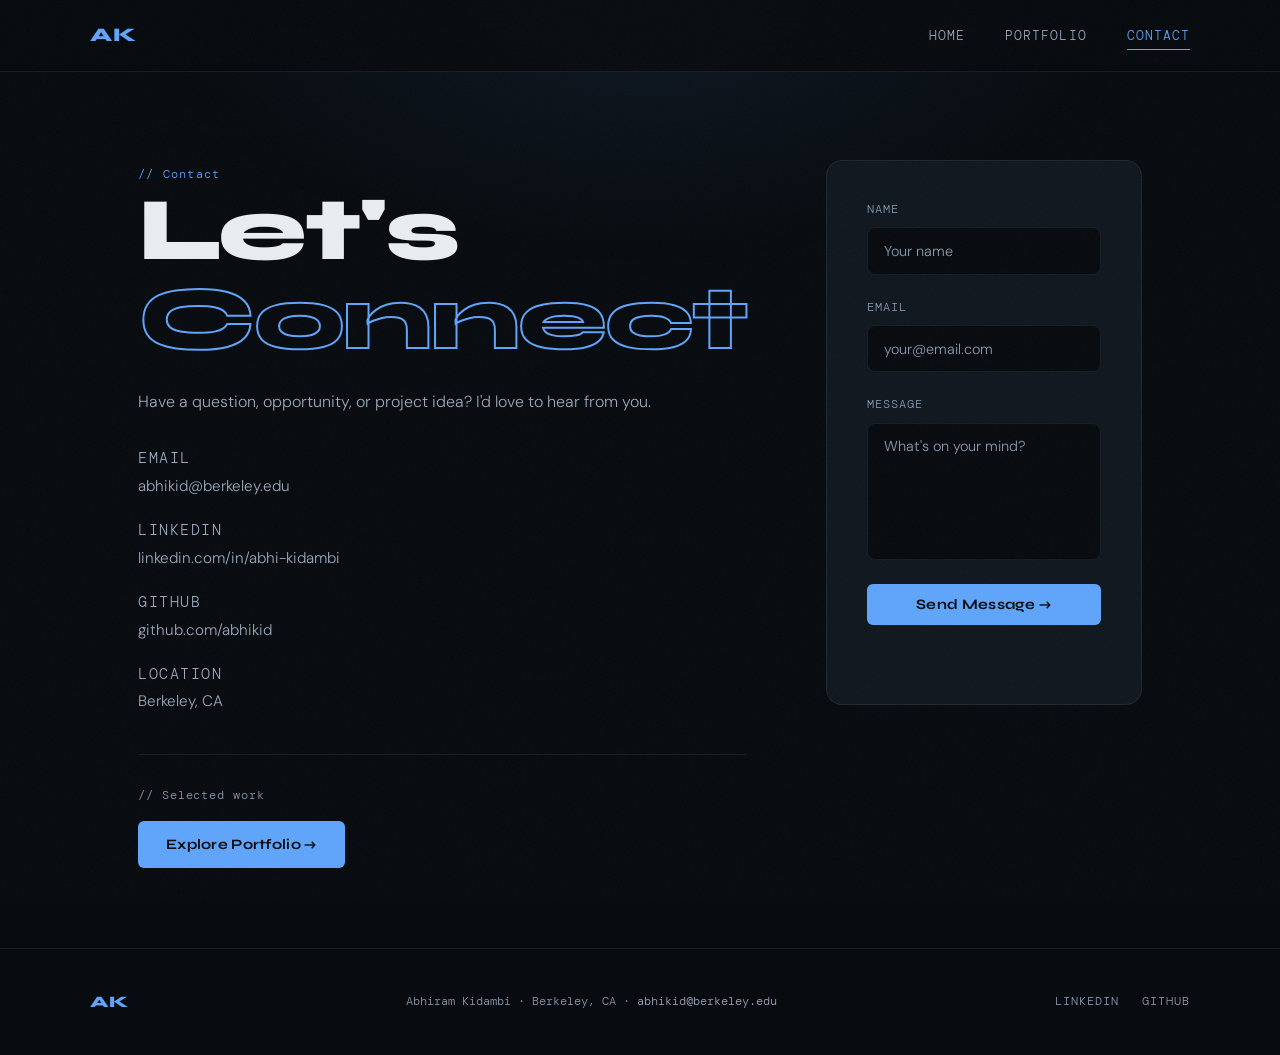
==== commit 09109ab8: "Feature Amazon agent tracing and Berkeley research in portfolio" ====
--- a/contact.html
+++ b/contact.html
@@ -3,6 +3,7 @@
 <head>
   <meta charset="UTF-8" />
   <meta name="viewport" content="width=device-width, initial-scale=1.0" />
+  <meta name="description" content="Contact Abhiram Kidambi about engineering, research, and collaboration." />
   <title>Contact | Abhiram Kidambi</title>
   <link rel="preconnect" href="https://fonts.googleapis.com">
   <link href="https://fonts.googleapis.com/css2?family=Syne:wght@400;600;700;800&family=DM+Mono:ital,wght@0,300;0,400;1,300&family=DM+Sans:opsz,wght@9..40,300;9..40,400;9..40,500&display=swap" rel="stylesheet">
@@ -18,7 +19,7 @@
       <a href="index.html" class="nav-logo">AK</a>
       <div class="nav-links">
         <a href="index.html">Home</a>
-        <a href="projects.html">Projects</a>
+        <a href="projects.html">Portfolio</a>
         <a href="contact.html" class="active">Contact</a>
       </div>
     </nav>
@@ -37,11 +38,11 @@
           </div>
           <div class="contact-item">
             <span class="contact-label">LinkedIn</span>
-            <a href="https://linkedin.com/in/abhi-kidambi" target="_blank">linkedin.com/in/abhi-kidambi</a>
+            <a href="https://linkedin.com/in/abhi-kidambi" target="_blank" rel="noopener noreferrer">linkedin.com/in/abhi-kidambi</a>
           </div>
           <div class="contact-item">
             <span class="contact-label">GitHub</span>
-            <a href="https://github.com/abhikid" target="_blank">github.com/abhikid</a>
+            <a href="https://github.com/abhikid" target="_blank" rel="noopener noreferrer">github.com/abhikid</a>
           </div>
           <div class="contact-item">
             <span class="contact-label">Location</span>
@@ -49,12 +50,13 @@
           </div>
         </div>
         <div class="resume-section">
-          <p class="resume-label">// Resume</p>
-          <a href="assets/Abhiram_Kidambi_Resume.pdf" download class="btn-primary">Download Resume ↓</a>
+          <p class="resume-label">// Selected work</p>
+          <a href="projects.html" class="btn-primary">Explore Portfolio →</a>
         </div>
       </div>
       <div class="contact-right">
-        <form class="contact-form" onsubmit="handleSubmit(event)">
+        <form class="contact-form" action="https://formspree.io/f/xzdjddnv" method="POST">
+          <input type="hidden" name="_next" value="https://abhikid.github.io/Personal-Website/contact.html" />
           <div class="form-group">
             <label for="name">Name</label>
             <input type="text" id="name" name="name" placeholder="Your name" required />
@@ -79,8 +81,8 @@
       <span class="footer-logo">AK</span>
       <p>Abhiram Kidambi · Berkeley, CA · <a href="mailto:abhikid@berkeley.edu">abhikid@berkeley.edu</a></p>
       <div class="footer-links">
-        <a href="https://linkedin.com/in/abhi-kidambi" target="_blank">LinkedIn</a>
-        <a href="https://github.com/abhikid" target="_blank">GitHub</a>
+        <a href="https://linkedin.com/in/abhi-kidambi" target="_blank" rel="noopener noreferrer">LinkedIn</a>
+        <a href="https://github.com/abhikid" target="_blank" rel="noopener noreferrer">GitHub</a>
       </div>
     </div>
   </footer>
--- a/style.css
+++ b/style.css
@@ -9,8 +9,8 @@
   --border: rgba(255,255,255,0.07);
   --border-accent: rgba(96,165,250,0.25);
   --text: #e8edf2;
-  --text-muted: #6b7a8d;
-  --text-dim: #3d4a5a;
+  --text-muted: #9aa9bc;
+  --text-dim: #8a9bb0;
   --accent: #60a5fa;
   --accent2: #38bdf8;
   --accent-green: #34d399;
@@ -295,6 +295,7 @@
   width: 220px;
   height: 220px;
   object-fit: cover;
+  object-position: 45% 20%;
   border-radius: 50%;
   border: 2px solid var(--border-accent);
   position: relative;
@@ -923,3 +924,32 @@
   .awards-row { grid-template-columns: 1fr 1fr; }
   .stat-cards { gap: 0.5rem; }
 }
+
+/* Portfolio case studies */
+[id] { scroll-margin-top: 100px; }
+a:focus-visible, button:focus-visible { outline: 2px solid var(--accent); outline-offset: 5px; }
+.experience-bullets { padding-left: 1.2rem; color: var(--text-muted); font-size: 1rem; line-height: 1.75; }
+.experience-bullets li + li { margin-top: 0.8rem; }
+.experience-bullets + .tl-tags { margin-top: 1.25rem; }
+.work-link { display: inline-block; margin-top: 1rem; color: var(--accent); }
+.portfolio-jump { display: flex; justify-content: flex-start; flex-wrap: wrap; gap: 1rem 2rem; margin-bottom: 2.5rem; color: var(--accent); }
+.work-study { border: 1px solid var(--border-accent); background: var(--surface); padding: clamp(1.4rem, 4vw, 3rem); border-radius: 14px; margin-bottom: 2rem; }
+.work-study h2 { font-family: var(--font-display); font-size: clamp(1.6rem, 3vw, 2.3rem); line-height: 1.25; margin: 0.75rem 0; }
+.work-role { color: var(--text-muted); margin-bottom: 2rem; }
+.research-metrics { display: grid; grid-template-columns: repeat(3, 1fr); gap: 1.5rem; padding: 1.5rem 0; border-top: 1px solid var(--border); border-bottom: 1px solid var(--border); margin-bottom: 2rem; }
+.research-metrics strong { display: block; color: var(--accent-green); font-family: var(--font-display); font-size: clamp(1.4rem, 2.6vw, 2rem); }
+.research-metrics span { color: var(--text-muted); font-size: 0.875rem; }
+.study-details { display: grid; grid-template-columns: repeat(3, 1fr); gap: 1.5rem; margin-bottom: 2rem; }
+.study-details h3 { font-size: 1rem; margin-bottom: 0.5rem; }
+.study-details p { color: var(--text-muted); font-size: 1rem; }
+.tl-desc, .project-info p { font-size: 1rem; }
+.stat-label { max-width: 150px; font-size: 0.8rem; }
+@media (max-width: 600px) {
+  .research-metrics, .study-details { grid-template-columns: 1fr; }
+  .nav-links { gap: 1.2rem; }
+  .work-study .eyebrow { justify-content: flex-start; }
+}
+@media (prefers-reduced-motion: reduce) {
+  html { scroll-behavior: auto; }
+  *, *::before, *::after { animation: none !important; transition: none !important; }
+}
